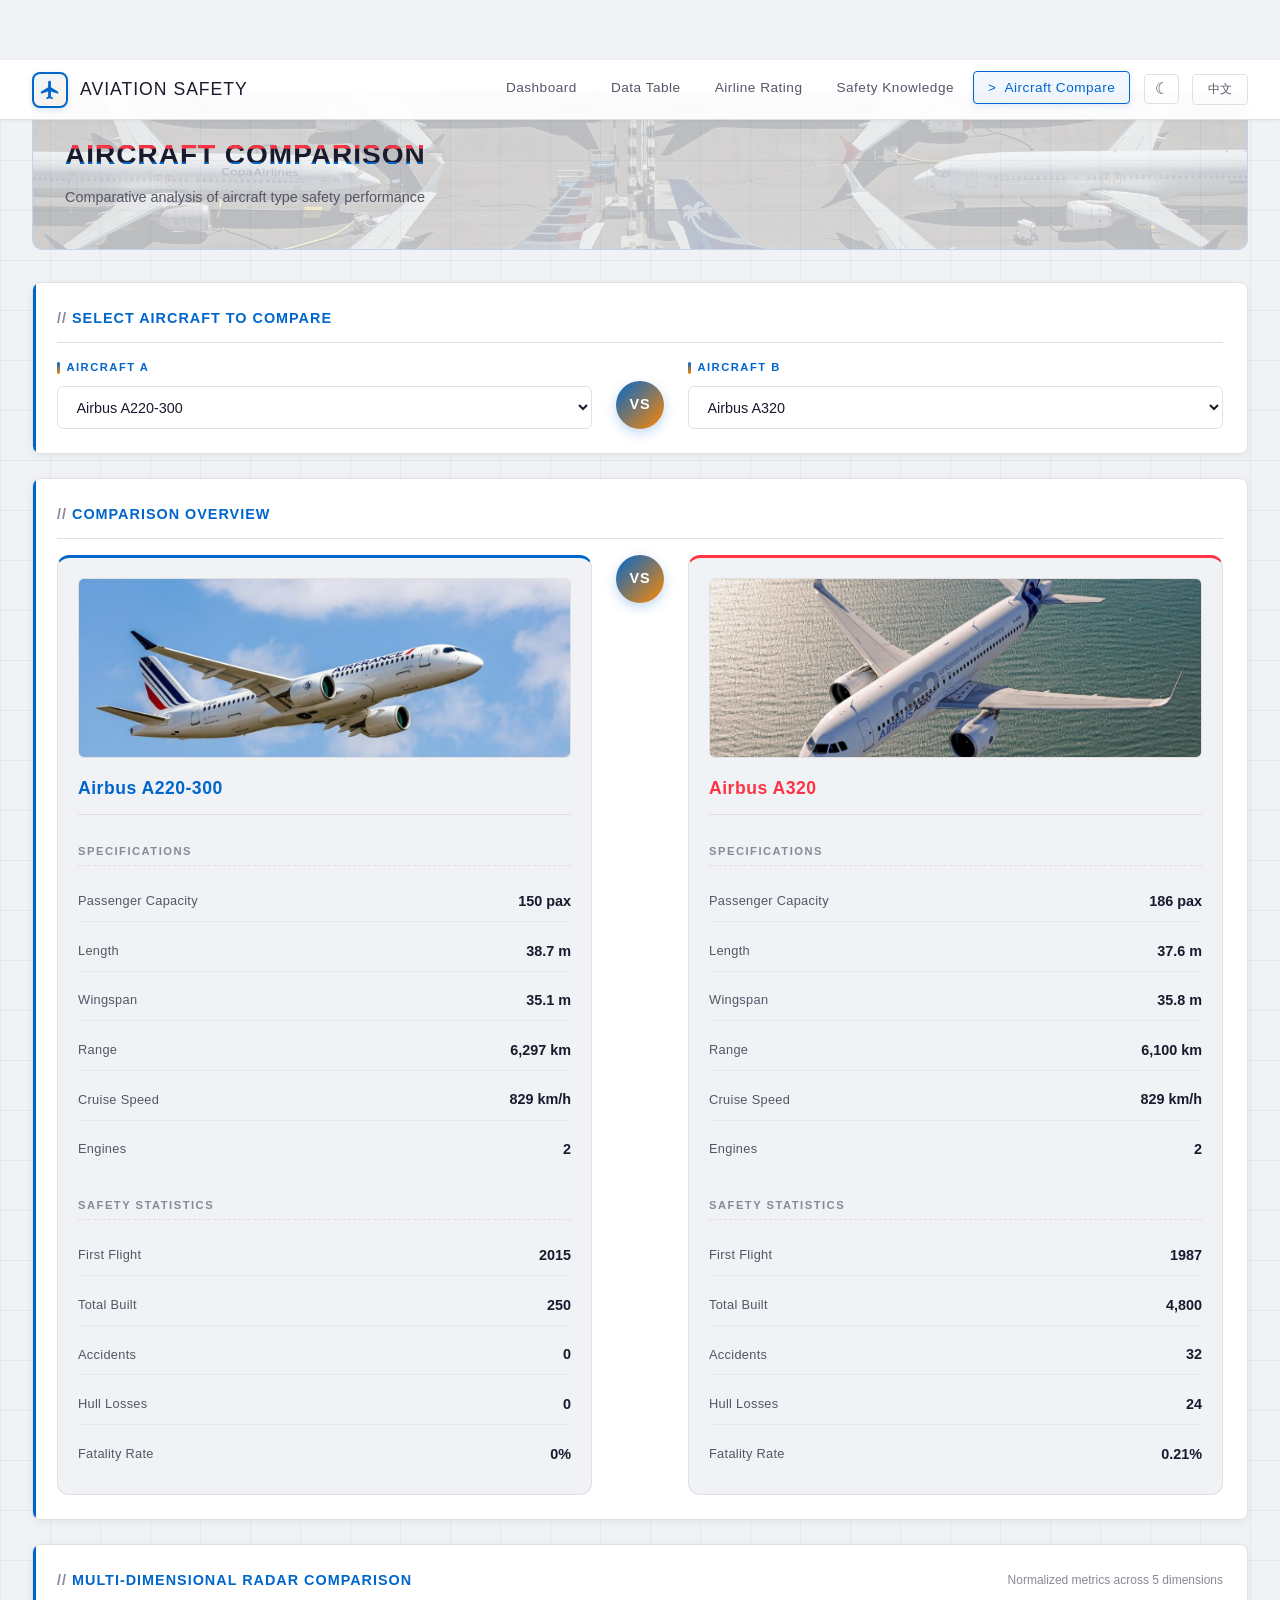
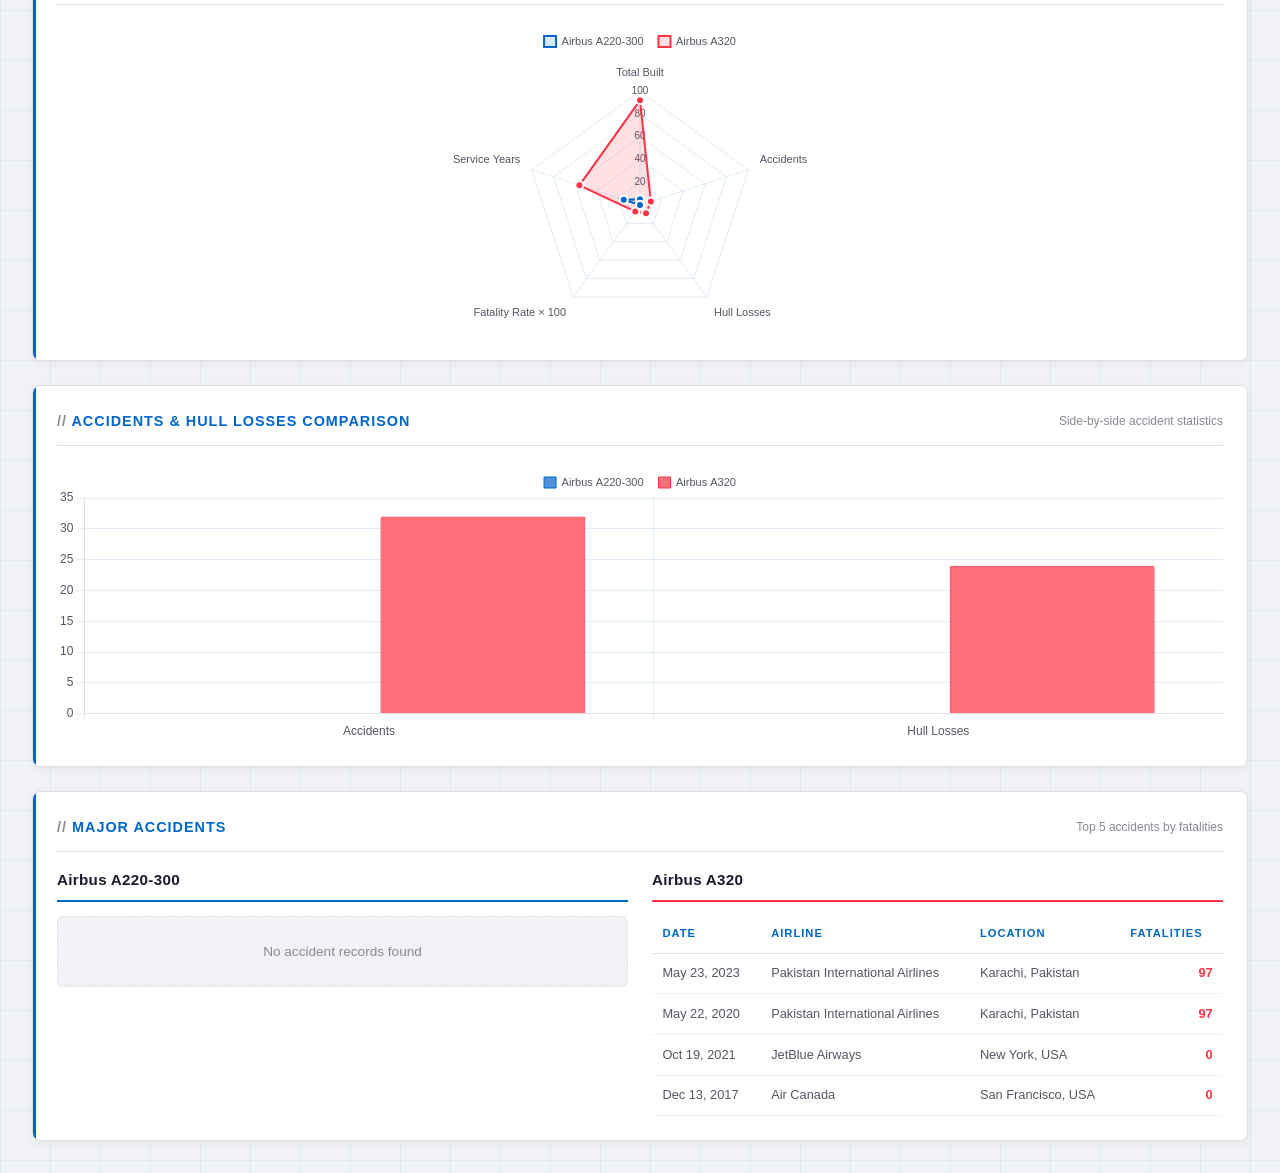
==== aircraft-comparison.html @ 57ef274b "Initial commit: Aviation Safety Analysis Platform" ====
<!DOCTYPE html>
<html lang="en">
<head>
    <meta charset="UTF-8">
    <meta name="viewport" content="width=device-width, initial-scale=1.0">
    <title data-i18n-title="pageTitleCompare">Aviation Safety Analytics | Aircraft Comparison</title>
    <script src="lib/chart.umd.min.js" defer></script>
    <link rel="stylesheet" href="css/common.css">
    <link rel="stylesheet" href="css/aircraft-comparison.css">
</head>
<body>
    <div class="bg-grid"></div>
    
    <!-- Image Lightbox -->
    <div class="image-lightbox" id="imageLightbox">
        <div class="lightbox-content">
            <img src="" alt="Aircraft" class="lightbox-image" id="lightboxImage">
            <div class="lightbox-loading" id="lightboxLoading">
                <div class="loading-spinner"></div>
            </div>
            <button class="lightbox-close" id="lightboxClose">×</button>
            <button class="lightbox-nav lightbox-prev" id="lightboxPrev" aria-label="Previous image">‹</button>
            <button class="lightbox-nav lightbox-next" id="lightboxNext" aria-label="Next image">›</button>
            <div class="lightbox-zoom-controls">
                <button class="zoom-btn" id="zoomIn" aria-label="Zoom in">+</button>
                <div class="zoom-slider-container">
                    <input type="range" id="zoomSlider" min="50" max="500" value="100" step="10">
                </div>
                <button class="zoom-btn" id="zoomOut" aria-label="Zoom out">−</button>
                <button class="zoom-btn zoom-reset" id="zoomReset" aria-label="Reset zoom">1:1</button>
            </div>
            <div class="lightbox-info">
                <span id="lightboxTitle">Aircraft Image</span>
                <span id="lightboxResolution"></span>
                <span id="lightboxZoom">100%</span>
            </div>
        </div>
    </div>
    
    <nav class="navbar">
        <a href="index.html" class="navbar-brand">
            <div class="logo"><svg viewBox="0 0 24 24" xmlns="http://www.w3.org/2000/svg"><path d="M21 16v-2l-8-5V3.5C13 2.67 12.33 2 11.5 2S10 2.67 10 3.5V9l-8 5v2l8-2.5V19l-2 1.5V22l3.5-1 3.5 1v-1.5L13 19v-5.5l8 2.5z"/></svg></div>
            <span data-i18n="nav.brand">AVIATION SAFETY</span>
        </a>
        <ul class="navbar-nav">
            <li><a href="index.html" class="nav-link" data-i18n="nav.dashboard">Dashboard</a></li>
            <li><a href="table.html" class="nav-link" data-i18n="nav.dataTable">Data Table</a></li>
            <li><a href="rating.html" class="nav-link" data-i18n="nav.airlineRating">Airline Rating</a></li>
            <li><a href="safety-knowledge.html" class="nav-link" data-i18n="nav.safetyKnowledge">Safety Knowledge</a></li>
            <li><a href="aircraft-comparison.html" class="nav-link active" data-i18n="nav.aircraftCompare">Aircraft Compare</a></li>
            <li><span class="filter-indicator"></span></li>
            <li><button class="theme-toggle" id="themeToggle" aria-label="Toggle dark mode">☾</button></li>
            <li><button class="lang-switch" id="langSwitch" aria-label="Switch language" data-i18n="lang.switch">中文</button></li>
        </ul>
        <button class="nav-hamburger" aria-label="Menu" aria-expanded="false">
            <span></span>
            <span></span>
            <span></span>
        </button>
    </nav>
    <div class="nav-overlay"></div>
    <!-- 此页面不需要筛选面板 -->
    <main class="main-content">
        <div class="page-header page-header-compare">
            <h1 class="page-title glitch-text" data-text="AIRCRAFT COMPARISON" data-i18n-glitch="page.aircraftComparison">AIRCRAFT COMPARISON</h1>
            <p class="page-subtitle" data-i18n="page.aircraftComparisonSub">Comparative analysis of aircraft type safety performance</p>
        </div>

        <div class="compare-container">
            <!-- Aircraft Selector -->
            <div class="card selector-section">
                <div class="card-header">
                    <span class="card-title" data-i18n="compare.selectAircraft">Select Aircraft to Compare</span>
                </div>
                <div class="selector-grid">
                    <div class="aircraft-selector">
                        <label data-i18n="compare.aircraftA">Aircraft A</label>
                        <select id="aircraft-a"></select>
                    </div>
                    <div class="vs-badge">VS</div>
                    <div class="aircraft-selector">
                        <label data-i18n="compare.aircraftB">Aircraft B</label>
                        <select id="aircraft-b"></select>
                    </div>
                </div>
            </div>

            <!-- Comparison Overview -->
            <div class="card">
                <div class="card-header">
                    <span class="card-title" data-i18n="compare.overview">Comparison Overview</span>
                </div>
                <div class="compare-overview" id="compareOverview"></div>
            </div>

            <!-- Radar Chart -->
            <div class="card chart-section">
                <div class="card-header">
                    <span class="card-title" data-i18n="compare.radarTitle">Multi-Dimensional Radar Comparison</span>
                    <span class="card-subtitle" data-i18n="compare.radarSubtitle">Normalized metrics across 5 dimensions</span>
                </div>
                <div class="chart-container radar-container">
                    <canvas id="radarChart"></canvas>
                </div>
            </div>

            <!-- Bar Chart -->
            <div class="card chart-section">
                <div class="card-header">
                    <span class="card-title" data-i18n="compare.barTitle">Accidents & Hull Losses Comparison</span>
                    <span class="card-subtitle" data-i18n="compare.barSubtitle">Side-by-side accident statistics</span>
                </div>
                <div class="chart-container bar-container">
                    <canvas id="barChart"></canvas>
                </div>
            </div>

            <!-- Accident List -->
            <div class="card">
                <div class="card-header">
                    <span class="card-title" data-i18n="compare.accidentListTitle">Major Accidents</span>
                    <span class="card-subtitle" data-i18n="compare.accidentListSubtitle">Top 5 accidents by fatalities</span>
                </div>
                <div class="accident-list" id="accidentList"></div>
            </div>
        </div>
    </main>
    <script src="js/common.js" defer></script>
    <script src="js/local-database.js" defer></script>
    <script src="js/data-loader.js" defer></script>
    <script src="js/aircraft-comparison.js" defer></script>
</body>
</html>
---- css/common.css ----
/* ===== CSS Variables ===== */
:root {
    --bg-primary: #f0f2f5;
    --bg-secondary: #ffffff;
    --bg-card: #ffffff;
    --bg-glass: rgba(255, 255, 255, 0.95);
    
    --color-primary: #0066CC;
    --color-secondary: #ff3344;
    --color-accent: #ff8800;
    --color-purple: #7c3aed;
    --color-blue: #2563eb;
    
    --text-primary: #1a1a2e;
    --text-secondary: #555566;
    --text-muted: #888899;
    
    --border-color: #e0e0e0;
    --border-glow: #0066CC;
    
    --font-display: 'Segoe UI', 'PingFang SC', 'Microsoft YaHei', sans-serif;
    --font-body: 'Segoe UI', 'PingFang SC', 'Microsoft YaHei', sans-serif;
    
    --glow-primary: 0 2px 8px rgba(0, 102, 204, 0.15);
    --glow-secondary: 0 2px 8px rgba(255, 51, 68, 0.15);
    
    --nav-height: 60px;
    
    /* Unified design tokens */
    --card-radius: 12px;
    --card-gap: 1.5rem;
    --card-padding: 1.5rem;
    --skeleton-base: #e8e8ec;
    --skeleton-shine: #f5f5f8;
    --chart-text-min: 12px;
}
/* ===== Dark Mode ===== */
[data-theme="dark"] {
    --bg-primary: #0f1117;
    --bg-secondary: #1a1d27;
    --bg-card: #1a1d27;
    --bg-glass: rgba(26, 29, 39, 0.95);
    
    --color-primary: #4d9fff;
    --color-secondary: #ff5566;
    --color-accent: #ffa033;
    --color-purple: #9d6cf0;
    --color-blue: #4d9fff;
    
    --text-primary: #e8e8f0;
    --text-secondary: #a0a0b8;
    --text-muted: #6a6a80;
    
    --border-color: #2a2d3a;
    --border-glow: #4d9fff;
    
    --glow-primary: 0 2px 8px rgba(77, 159, 255, 0.15);
    --glow-secondary: 0 2px 8px rgba(255, 85, 102, 0.15);
    
    --skeleton-base: #2a2d3a;
    --skeleton-shine: #353948;
}
/* ===== Reset & Base ===== */
* {
    margin: 0;
    padding: 0;
    box-sizing: border-box;
}
html {
    scroll-behavior: smooth;
}
body {
    font-family: var(--font-body);
    background-color: var(--bg-primary);
    color: var(--text-primary);
    line-height: 1.6;
    overflow-x: hidden;
    min-height: 100vh;
    opacity: 0;
    animation: pageFadeIn 0.5s ease forwards;
}
@keyframes pageFadeIn {
    from {
        opacity: 0;
        transform: translateY(10px);
    }
    to {
        opacity: 1;
        transform: translateY(0);
    }
}
/* Grid Background */
.bg-grid {
    position: fixed;
    top: 0;
    left: 0;
    width: 100%;
    height: 100%;
    background-image: 
        linear-gradient(rgba(0, 102, 204, 0.06) 1px, transparent 1px),
        linear-gradient(90deg, rgba(0, 102, 204, 0.06) 1px, transparent 1px);
    background-size: 50px 50px;
    z-index: -1;
}
/* ===== Hero Banner ===== */
.hero-section {
    position: relative;
    width: calc(100% - 40px);
    max-width: 1400px;
    margin: 20px auto 30px;
    height: 300px;
    border-radius: 16px;
    overflow: hidden;
    box-shadow: 0 4px 20px rgba(0,0,0,0.1);
}
.hero-section img {
    width: 100%;
    height: 100%;
    object-fit: cover;
    display: block;
}
.hero-overlay {
    position: absolute;
    bottom: 0;
    left: 0;
    right: 0;
    padding: 60px 30px 25px;
    background: linear-gradient(to top, rgba(0,0,0,0.55), transparent);
    color: #ffffff;
}
.hero-title {
    font-family: var(--font-display);
    font-size: 2.2rem;
    font-weight: 700;
    margin-bottom: 8px;
    text-shadow: 0 2px 8px rgba(0,0,0,0.4);
    letter-spacing: 0.5px;
}
.hero-subtitle {
    font-family: var(--font-body);
    font-size: 1rem;
    opacity: 0.95;
    text-shadow: 0 1px 4px rgba(0,0,0,0.3);
}
/* ===== Typography ===== */
h1, h2, h3, h4, h5, h6 {
    font-family: var(--font-display);
    font-weight: 600;
    letter-spacing: 0.5px;
    color: var(--text-primary);
}
h1 { font-size: 2rem; }
h2 { font-size: 1.5rem; }
h3 { font-size: 1.25rem; }
h4 { font-size: 1.1rem; }
/* ===== Glitch Text Effect ===== */
.glitch-text {
    position: relative;
    display: inline-block;
}
.glitch-text::before,
.glitch-text::after {
    content: attr(data-text);
    position: absolute;
    top: 0;
    left: 0;
    width: 100%;
    height: 100%;
}
.glitch-text::before {
    color: var(--color-secondary);
    animation: glitch-1 2s infinite linear alternate-reverse;
    clip-path: polygon(0 0, 100% 0, 100% 35%, 0 35%);
}
.glitch-text::after {
    color: var(--color-primary);
    animation: glitch-2 3s infinite linear alternate-reverse;
    clip-path: polygon(0 65%, 100% 65%, 100% 100%, 0 100%);
}
@keyframes glitch-1 {
    0%, 100% { transform: translate(0); }
    20% { transform: translate(-2px, 1px); }
    40% { transform: translate(2px, -1px); }
    60% { transform: translate(-1px, 2px); }
    80% { transform: translate(1px, -2px); }
}
@keyframes glitch-2 {
    0%, 100% { transform: translate(0); }
    20% { transform: translate(2px, -1px); }
    40% { transform: translate(-2px, 1px); }
    60% { transform: translate(1px, -2px); }
    80% { transform: translate(-1px, 2px); }
}
/* ===== Navigation ===== */
.navbar {
    position: fixed;
    top: 0;
    left: 0;
    right: 0;
    height: var(--nav-height);
    background: var(--bg-glass);
    backdrop-filter: blur(10px);
    border-bottom: 1px solid var(--border-color);
    z-index: 1000;
    display: flex;
    align-items: center;
    justify-content: space-between;
    padding: 0 2rem;
    gap: 1rem;
    box-shadow: 0 1px 4px rgba(0,0,0,0.05);
}
.navbar-brand {
    display: flex;
    align-items: center;
    gap: 0.75rem;
    text-decoration: none;
    flex-shrink: 0;
}
.navbar-brand .logo {
    width: 36px;
    height: 36px;
    border: 2px solid var(--color-primary);
    border-radius: 8px;
    display: flex;
    align-items: center;
    justify-content: center;
    background: linear-gradient(135deg, rgba(0, 102, 204, 0.08) 0%, rgba(255, 136, 0, 0.08) 100%);
    box-shadow: 0 2px 6px rgba(0, 102, 204, 0.15);
    transition: all 0.3s ease;
}
.navbar-brand:hover .logo {
    border-color: var(--color-accent);
    box-shadow: 0 4px 12px rgba(255, 136, 0, 0.25);
    transform: rotate(-10deg) scale(1.05);
}
.navbar-brand .logo svg {
    width: 22px;
    height: 22px;
    fill: var(--color-primary);
    transition: fill 0.3s ease;
}
.navbar-brand:hover .logo svg {
    fill: var(--color-accent);
}
.navbar-brand span {
    font-family: var(--font-display);
    font-size: 1.1rem;
    color: var(--text-primary);
    letter-spacing: 1px;
}
.navbar-nav {
    display: flex;
    list-style: none;
    gap: 0.3rem;
    flex: 1;
    justify-content: flex-end;
    min-width: 0;
}
.nav-link {
    padding: 0.5rem 0.85rem;
    color: var(--text-secondary);
    text-decoration: none;
    font-family: var(--font-display);
    font-size: 0.85rem;
    letter-spacing: 0.5px;
    border: 1px solid transparent;
    border-radius: 4px;
    transition: all 0.3s ease;
    position: relative;
    white-space: nowrap;
    flex-shrink: 0;
}
.nav-link:hover,
.nav-link.active {
    color: var(--color-primary);
    border-color: var(--color-primary);
    background: rgba(0, 102, 204, 0.05);
    box-shadow: 0 2px 6px rgba(0, 102, 204, 0.1);
}
.nav-link.active::before {
    content: '>';
    margin-right: 0.5rem;
    color: var(--color-primary);
}
/* Filter Active Indicator */
.filter-indicator {
    width: 8px;
    height: 8px;
    border-radius: 50%;
    background: var(--color-secondary);
    box-shadow: 0 0 4px rgba(255, 51, 68, 0.3);
    animation: pulse 2s infinite;
    display: none;
}
.filter-indicator.active {
    display: inline-block;
}
@keyframes pulse {
    0%, 100% { opacity: 1; transform: scale(1); }
    50% { opacity: 0.5; transform: scale(1.2); }
}
/* Language Switch */
.lang-switch {
    padding: 0.4rem 0.9rem;
    border: 1px solid var(--border-color);
    background: transparent;
    color: var(--text-secondary);
    font-family: var(--font-display);
    font-size: 0.75rem;
    letter-spacing: 0.5px;
    cursor: pointer;
    border-radius: 4px;
    transition: all 0.3s ease;
    margin-left: 0.5rem;
    text-transform: uppercase;
    font-weight: 500;
}
.lang-switch:hover {
    color: var(--color-primary);
    border-color: var(--color-primary);
    background: rgba(0, 102, 204, 0.05);
}
/* Theme Toggle */
.theme-toggle {
    padding: 0.4rem 0.6rem;
    border: 1px solid var(--border-color);
    background: transparent;
    color: var(--text-secondary);
    cursor: pointer;
    border-radius: 4px;
    transition: all 0.3s ease;
    font-size: 1rem;
    line-height: 1;
    margin-left: 0.3rem;
}
.theme-toggle:hover {
    color: var(--color-accent);
    border-color: var(--color-accent);
}
/* Hamburger Menu */
.nav-hamburger {
    display: none;
    flex-direction: column;
    justify-content: center;
    gap: 5px;
    width: 36px;
    height: 36px;
    border: 1px solid var(--border-color);
    border-radius: 6px;
    background: transparent;
    cursor: pointer;
    padding: 0 8px;
    transition: all 0.3s ease;
}
.nav-hamburger span {
    display: block;
    height: 2px;
    width: 100%;
    background: var(--text-primary);
    border-radius: 2px;
    transition: all 0.3s ease;
}
.nav-hamburger.open span:nth-child(1) {
    transform: translateY(7px) rotate(45deg);
}
.nav-hamburger.open span:nth-child(2) {
    opacity: 0;
}
.nav-hamburger.open span:nth-child(3) {
    transform: translateY(-7px) rotate(-45deg);
}
/* Nav Overlay (mobile) */
.nav-overlay {
    display: none;
    position: fixed;
    top: var(--nav-height);
    left: 0;
    right: 0;
    bottom: 0;
    background: rgba(0, 0, 0, 0.4);
    z-index: 999;
}
.nav-overlay.active {
    display: block;
}
/* ===== Skeleton Loading ===== */
.skeleton-loader {
    background: linear-gradient(
        90deg,
        var(--skeleton-base) 25%,
        var(--skeleton-shine) 50%,
        var(--skeleton-base) 75%
    );
    background-size: 200% 100%;
    animation: skeleton-shimmer 1.5s infinite;
    border-radius: 6px;
}
@keyframes skeleton-shimmer {
    0% { background-position: 200% 0; }
    100% { background-position: -200% 0; }
}
.chart-skeleton {
    position: absolute;
    inset: 0;
    display: flex;
    flex-direction: column;
    gap: 0.75rem;
    padding: 1.5rem;
}
.chart-skeleton-bar {
    height: 12px;
    border-radius: 4px;
}
.chart-skeleton-bar:nth-child(1) { width: 80%; }
.chart-skeleton-bar:nth-child(2) { width: 65%; }
.chart-skeleton-bar:nth-child(3) { width: 90%; }
.chart-skeleton-bar:nth-child(4) { width: 55%; }
.chart-skeleton-bar:nth-child(5) { width: 70%; }
/* Empty State */
.empty-state {
    text-align: center;
    padding: 3rem 1.5rem;
    color: var(--text-muted);
}
.empty-state-icon {
    font-size: 2.5rem;
    margin-bottom: 0.75rem;
    opacity: 0.5;
}
.empty-state-text {
    font-size: 0.95rem;
    line-height: 1.6;
}
/* ===== Filter Panel ===== */
.filter-panel {
    position: fixed;
    top: var(--nav-height);
    left: 0;
    right: 0;
    background: linear-gradient(180deg, var(--bg-glass) 0%, var(--bg-secondary) 100%);
    backdrop-filter: blur(20px) saturate(180%);
    -webkit-backdrop-filter: blur(20px) saturate(180%);
    border-bottom: 1px solid var(--border-color);
    z-index: 999;
    max-height: 0;
    overflow: hidden;
    transition: max-height 0.5s cubic-bezier(0.4, 0, 0.2, 1);
    box-shadow: 0 8px 32px rgba(0, 0, 0, 0.08);
}
.filter-panel::before {
    content: '';
    position: absolute;
    top: 0;
    left: 0;
    right: 0;
    height: 1px;
    background: linear-gradient(90deg, transparent, var(--color-primary), transparent);
    opacity: 0.3;
}
.filter-panel.open {
    max-height: 600px;
}
.filter-toggle {
    position: fixed;
    top: calc(var(--nav-height) - 1px);
    left: 50%;
    transform: translateX(-50%);
    background: linear-gradient(180deg, var(--bg-secondary) 0%, var(--bg-card) 100%);
    border: 1px solid var(--border-color);
    border-top: none;
    color: var(--text-secondary);
    padding: 0.5rem 1.75rem;
    cursor: pointer;
    font-family: var(--font-display);
    font-size: 0.75rem;
    letter-spacing: 1.5px;
    z-index: 998;
    transition: all 0.3s cubic-bezier(0.4, 0, 0.2, 1);
    box-shadow: 0 4px 12px rgba(0, 0, 0, 0.06);
    border-radius: 0 0 8px 8px;
    font-weight: 500;
}
.filter-toggle:hover {
    color: var(--color-primary);
    border-color: var(--color-primary);
    box-shadow: 0 6px 20px rgba(0, 102, 204, 0.12);
    transform: translateX(-50%) translateY(2px);
}
.filter-toggle .arrow {
    display: inline-block;
    transition: transform 0.4s cubic-bezier(0.4, 0, 0.2, 1);
    margin-left: 0.5rem;
}
.filter-panel.open + .filter-toggle .arrow {
    transform: rotate(180deg);
}
.filter-panel.open + .filter-toggle {
    color: var(--color-primary);
    border-color: var(--color-primary);
}
.filter-content {
    padding: 2rem 2.5rem 1.5rem;
    display: grid;
    grid-template-columns: repeat(auto-fit, minmax(220px, 1fr));
    gap: 1.5rem;
}
.filter-group {
    display: flex;
    flex-direction: column;
    gap: 0.6rem;
    background: var(--bg-card);
    padding: 1rem 1.1rem;
    border-radius: 8px;
    border: 1px solid var(--border-color);
    transition: all 0.3s ease;
}
.filter-group:hover {
    border-color: rgba(0, 102, 204, 0.3);
    box-shadow: 0 2px 12px rgba(0, 102, 204, 0.06);
}
.filter-group label {
    font-family: var(--font-display);
    font-size: 0.7rem;
    color: var(--color-primary);
    letter-spacing: 1.5px;
    text-transform: uppercase;
    font-weight: 600;
    display: flex;
    align-items: center;
    gap: 0.4rem;
}
.filter-group label::before {
    content: '';
    width: 3px;
    height: 12px;
    background: linear-gradient(180deg, var(--color-primary), var(--color-accent));
    border-radius: 2px;
}
.filter-group select,
.filter-group input[type="text"] {
    background: var(--bg-secondary);
    border: 1px solid var(--border-color);
    color: var(--text-primary);
    padding: 0.6rem 0.8rem;
    font-family: var(--font-body);
    font-size: 0.85rem;
    outline: none;
    transition: all 0.3s ease;
    border-radius: 6px;
}
.filter-group select:focus,
.filter-group input[type="text"]:focus {
    border-color: var(--color-primary);
    box-shadow: 0 0 0 3px rgba(0, 102, 204, 0.1);
    background: var(--bg-primary);
}
.filter-group select[multiple] {
    min-height: 90px;
}
.filter-group select[multiple] option {
    padding: 0.3rem 0.5rem;
    border-radius: 4px;
}
.filter-group select[multiple] option:checked {
    background: rgba(0, 102, 204, 0.12);
    color: var(--color-primary);
}
/* Range Slider */
.range-slider {
    display: flex;
    align-items: center;
    gap: 0.6rem;
}
.range-slider input[type="range"] {
    flex: 1;
    -webkit-appearance: none;
    height: 6px;
    background: var(--bg-secondary);
    border: none;
    outline: none;
    border-radius: 3px;
    cursor: pointer;
}
.range-slider input[type="range"]::-webkit-slider-thumb {
    -webkit-appearance: none;
    width: 18px;
    height: 18px;
    background: linear-gradient(135deg, var(--color-primary), var(--color-accent));
    cursor: pointer;
    border-radius: 50%;
    box-shadow: 0 2px 8px rgba(0, 102, 204, 0.3);
    border: 2px solid var(--bg-primary);
    transition: all 0.2s ease;
}
.range-slider input[type="range"]::-webkit-slider-thumb:hover {
    transform: scale(1.15);
    box-shadow: 0 4px 12px rgba(0, 102, 204, 0.4);
}
.range-slider input[type="range"]::-moz-range-thumb {
    width: 18px;
    height: 18px;
    background: linear-gradient(135deg, var(--color-primary), var(--color-accent));
    cursor: pointer;
    border-radius: 50%;
    box-shadow: 0 2px 8px rgba(0, 102, 204, 0.3);
    border: 2px solid var(--bg-primary);
    transition: all 0.2s ease;
}
.range-slider input[type="range"]::-moz-range-thumb:hover {
    transform: scale(1.15);
    box-shadow: 0 4px 12px rgba(0, 102, 204, 0.4);
}
.range-value {
    font-size: 0.75rem;
    color: var(--color-accent);
    min-width: 65px;
    text-align: center;
    font-weight: 600;
    background: rgba(0, 153, 204, 0.08);
    padding: 0.25rem 0.5rem;
    border-radius: 4px;
    font-family: var(--font-mono, var(--font-body));
}
/* Tag Filters */
.tag-filters {
    display: flex;
    flex-wrap: wrap;
    gap: 0.4rem;
}
.filter-tag {
    padding: 0.35rem 0.85rem;
    background: var(--bg-secondary);
    border: 1px solid var(--border-color);
    color: var(--text-secondary);
    font-size: 0.75rem;
    cursor: pointer;
    transition: all 0.25s cubic-bezier(0.4, 0, 0.2, 1);
    user-select: none;
    border-radius: 20px;
    font-weight: 500;
}
.filter-tag:hover {
    border-color: var(--color-primary);
    color: var(--color-primary);
    background: rgba(0, 102, 204, 0.05);
    transform: translateY(-1px);
    box-shadow: 0 2px 8px rgba(0, 102, 204, 0.1);
}
.filter-tag.active {
    background: linear-gradient(135deg, var(--color-primary), var(--color-accent));
    border-color: transparent;
    color: white;
    box-shadow: 0 2px 10px rgba(0, 102, 204, 0.25);
    transform: translateY(-1px);
}
/* Filter Actions */
.filter-actions {
    grid-column: 1 / -1;
    display: flex;
    justify-content: flex-end;
    gap: 1rem;
    padding-top: 1.25rem;
    border-top: 1px solid var(--border-color);
    margin-top: 0.25rem;
}
.filter-actions .btn {
    padding: 0.6rem 1.5rem;
    border-radius: 6px;
    font-weight: 500;
    letter-spacing: 1px;
    position: relative;
    overflow: hidden;
}
.filter-actions .btn-primary {
    background: linear-gradient(135deg, var(--color-primary), var(--color-accent));
    color: white;
    border-color: transparent;
    box-shadow: 0 2px 10px rgba(0, 102, 204, 0.2);
}
.filter-actions .btn-primary:hover {
    box-shadow: 0 4px 16px rgba(0, 102, 204, 0.3);
    transform: translateY(-1px);
}
.filter-actions .btn-danger:hover {
    transform: translateY(-1px);
    box-shadow: 0 4px 12px rgba(255, 51, 68, 0.15);
}
/* ===== Buttons ===== */
.btn {
    padding: 0.5rem 1.25rem;
    background: transparent;
    border: 1px solid var(--border-color);
    color: var(--text-secondary);
    font-family: var(--font-display);
    font-size: 0.8rem;
    letter-spacing: 0.5px;
    cursor: pointer;
    transition: all 0.3s ease;
    text-transform: uppercase;
    border-radius: 4px;
}
.btn:hover {
    border-color: var(--color-primary);
    color: var(--color-primary);
    box-shadow: 0 2px 6px rgba(0, 102, 204, 0.1);
}
.btn-primary {
    background: rgba(0, 102, 204, 0.08);
    border-color: var(--color-primary);
    color: var(--color-primary);
}
.btn-primary:hover {
    background: rgba(0, 102, 204, 0.15);
}
.btn-danger {
    border-color: var(--color-secondary);
    color: var(--color-secondary);
}
.btn-danger:hover {
    background: rgba(255, 51, 68, 0.08);
    box-shadow: 0 2px 6px rgba(255, 51, 68, 0.1);
}
/* ===== Cards ===== */
.card {
    background: var(--bg-card);
    border: 1px solid var(--border-color);
    backdrop-filter: blur(10px);
    padding: 1.5rem;
    position: relative;
    overflow: hidden;
    border-radius: 8px;
    box-shadow: 0 2px 8px rgba(0,0,0,0.06);
}
.card::before {
    content: '';
    position: absolute;
    top: 0;
    left: 0;
    width: 3px;
    height: 100%;
    background: var(--color-primary);
    box-shadow: none;
}
.card-header {
    display: flex;
    align-items: center;
    justify-content: space-between;
    margin-bottom: 1rem;
    padding-bottom: 0.75rem;
    border-bottom: 1px solid var(--border-color);
}
.card-title {
    font-family: var(--font-display);
    font-size: 0.9rem;
    color: var(--color-primary);
    letter-spacing: 1px;
    text-transform: uppercase;
    font-weight: 600;
}
.card-title::before {
    content: '// ';
    color: var(--text-muted);
}
.card-subtitle {
    font-size: 0.75rem;
    color: var(--text-muted);
}
/* ===== Stat Cards ===== */
.stat-card {
    background: var(--bg-card);
    border: 1px solid var(--border-color);
    backdrop-filter: blur(10px);
    padding: 1.5rem;
    position: relative;
    overflow: hidden;
    transition: all 0.3s ease;
    border-radius: 8px;
    box-shadow: 0 2px 8px rgba(0,0,0,0.06);
}
.stat-card:hover {
    border-color: var(--color-primary);
    box-shadow: 0 4px 16px rgba(0, 102, 204, 0.12);
    transform: translateY(-2px);
}
.stat-card .stat-icon {
    position: absolute;
    top: 1rem;
    right: 1rem;
    width: 40px;
    height: 40px;
    border: 1px solid var(--border-color);
    display: flex;
    align-items: center;
    justify-content: center;
    color: var(--color-primary);
    font-size: 1.2rem;
    border-radius: 8px;
    background: rgba(0, 102, 204, 0.05);
}
.stat-card .stat-label {
    font-family: var(--font-display);
    font-size: 0.75rem;
    color: var(--text-secondary);
    letter-spacing: 1px;
    text-transform: uppercase;
    margin-bottom: 0.5rem;
    font-weight: 500;
}
.stat-card .stat-value {
    font-family: var(--font-display);
    font-size: 2rem;
    font-weight: 700;
    color: var(--text-primary);
    line-height: 1;
}
.stat-card .stat-value.danger {
    color: var(--color-secondary);
}
.stat-card .stat-value.success {
    color: #059669;
}
.stat-card .stat-value.warning {
    color: var(--color-accent);
}
.stat-card .stat-sub {
    font-size: 0.75rem;
    color: var(--text-muted);
    margin-top: 0.5rem;
}
/* ===== Main Content ===== */
.main-content {
    margin-top: var(--nav-height);
    padding: 2rem;
    min-height: calc(100vh - var(--nav-height));
}
.page-header {
    margin-bottom: 2rem;
    padding: 2.5rem 2rem;
    border-radius: 10px;
    overflow: hidden;
    position: relative;
    border: 1px solid rgba(0, 102, 204, 0.2);
}
.page-header::before {
    content: '';
    position: absolute;
    top: 0;
    left: 0;
    right: 0;
    bottom: 0;
    background-size: cover;
    background-position: center;
    opacity: 0.22;
    z-index: 0;
}
.page-header.page-header-dashboard::before {
    background-image: url('../images/bg-dashboard.jpg');
}
.page-header.page-header-table::before {
    background-image: url('../images/bg-table.jpg');
}
.page-header.page-header-rating::before {
    background-image: url('../images/bg-rating.jpg');
}
.page-header > * {
    position: relative;
    z-index: 1;
}
.page-title {
    font-family: var(--font-display);
    font-size: 1.75rem;
    color: var(--text-primary);
    letter-spacing: 1px;
    margin-bottom: 0.5rem;
    font-weight: 600;
}
.page-subtitle {
    color: var(--text-secondary);
    font-size: 0.9rem;
}
/* ===== Modal ===== */
.modal-overlay {
    position: fixed;
    top: 0;
    left: 0;
    right: 0;
    bottom: 0;
    background: rgba(0, 0, 0, 0.5);
    backdrop-filter: blur(5px);
    z-index: 2000;
    display: none;
    align-items: center;
    justify-content: center;
    opacity: 0;
    transition: opacity 0.3s ease;
}
.modal-overlay.active {
    display: flex;
    opacity: 1;
}
.modal {
    background: var(--bg-card);
    border: 1px solid var(--border-color);
    box-shadow: 0 8px 32px rgba(0, 0, 0, 0.15);
    width: 90%;
    max-width: 700px;
    max-height: 80vh;
    overflow-y: auto;
    position: relative;
    animation: modalSlideIn 0.3s ease;
    border-radius: 8px;
}
@keyframes modalSlideIn {
    from {
        transform: translateY(-20px);
        opacity: 0;
    }
    to {
        transform: translateY(0);
        opacity: 1;
    }
}
.modal-header {
    padding: 1.25rem 1.5rem;
    border-bottom: 1px solid var(--border-color);
    display: flex;
    align-items: center;
    justify-content: space-between;
    position: sticky;
    top: 0;
    background: var(--bg-card);
    z-index: 1;
}
.modal-title {
    font-family: var(--font-display);
    font-size: 1.1rem;
    color: var(--color-primary);
    letter-spacing: 1px;
    font-weight: 600;
}
.modal-close {
    background: none;
    border: none;
    color: var(--text-secondary);
    font-size: 1.5rem;
    cursor: pointer;
    transition: color 0.3s ease;
    line-height: 1;
}
.modal-close:hover {
    color: var(--color-secondary);
}
.modal-body {
    padding: 0;
}
.modal-aircraft-banner {
    height: 180px;
    background-size: cover;
    background-position: center;
    position: relative;
    border-radius: 8px 8px 0 0;
    overflow: hidden;
}
.modal-aircraft-overlay {
    position: absolute;
    bottom: 0;
    left: 0;
    right: 0;
    padding: 1rem 1.5rem;
    background: linear-gradient(to top, rgba(10, 25, 47, 0.85), transparent);
}
.modal-aircraft-name {
    color: #fff;
    font-size: 1.1rem;
    font-weight: 600;
    text-shadow: 0 1px 4px rgba(0,0,0,0.5);
}
.modal-body .detail-grid {
    padding: 1.5rem;
}
/* ===== Loading / Skeleton ===== */
.skeleton {
    background: linear-gradient(90deg, #e8e8e8 25%, #f0f0f0 50%, #e8e8e8 75%);
    background-size: 200% 100%;
    animation: skeleton-loading 1.5s infinite;
}
@keyframes skeleton-loading {
    0% { background-position: 200% 0; }
    100% { background-position: -200% 0; }
}
/* Terminal Cursor */
.terminal-cursor::after {
    content: '_';
    animation: blink 1s step-end infinite;
    color: var(--color-primary);
}
@keyframes blink {
    0%, 100% { opacity: 1; }
    50% { opacity: 0; }
}
/* ===== Toast Notifications ===== */
.toast-container {
    position: fixed;
    bottom: 100px;
    right: 30px;
    z-index: 2000;
    display: flex;
    flex-direction: column;
    gap: 0.75rem;
}
.toast {
    display: flex;
    align-items: center;
    gap: 0.75rem;
    padding: 0.8rem 1.2rem;
    background: var(--bg-card);
    border: 1px solid var(--border-color);
    border-radius: 8px;
    box-shadow: 0 4px 20px rgba(0, 0, 0, 0.15);
    transform: translateX(120%);
    opacity: 0;
    transition: all 0.3s cubic-bezier(0.4, 0, 0.2, 1);
    min-width: 250px;
    max-width: 400px;
}
.toast.show {
    transform: translateX(0);
    opacity: 1;
}
.toast-icon {
    width: 24px;
    height: 24px;
    display: flex;
    align-items: center;
    justify-content: center;
    border-radius: 50%;
    font-size: 0.85rem;
    font-weight: 600;
    flex-shrink: 0;
}
.toast-success .toast-icon {
    background: rgba(5, 150, 105, 0.1);
    color: #059669;
}
.toast-error .toast-icon {
    background: rgba(239, 68, 68, 0.1);
    color: #ef4444;
}
.toast-warning .toast-icon {
    background: rgba(245, 158, 11, 0.1);
    color: #f59e0b;
}
.toast-info .toast-icon {
    background: rgba(59, 130, 246, 0.1);
    color: #3b82f6;
}
.toast-message {
    font-size: 0.85rem;
    color: var(--text-primary);
    flex: 1;
}
.toast-close {
    background: none;
    border: none;
    color: var(--text-muted);
    font-size: 1.2rem;
    cursor: pointer;
    padding: 0;
    width: 20px;
    height: 20px;
    display: flex;
    align-items: center;
    justify-content: center;
    transition: color 0.2s ease;
}
.toast-close:hover {
    color: var(--color-secondary);
}

/* ===== Form Validation ===== */
input.error,
select.error,
textarea.error {
    border-color: var(--color-secondary) !important;
    box-shadow: 0 0 0 3px rgba(239, 68, 68, 0.1) !important;
}
.field-error {
    display: block;
    font-size: 0.75rem;
    color: var(--color-secondary);
    margin-top: 0.25rem;
}

/* ===== Back to Top Button ===== */
.back-to-top {
    position: fixed;
    bottom: 30px;
    right: 30px;
    width: 50px;
    height: 50px;
    background: linear-gradient(135deg, var(--color-primary), var(--color-accent));
    color: white;
    border: none;
    border-radius: 50%;
    font-size: 1.5rem;
    cursor: pointer;
    box-shadow: 0 4px 16px rgba(0, 102, 204, 0.3);
    transition: all 0.3s cubic-bezier(0.4, 0, 0.2, 1);
    z-index: 1000;
    display: flex;
    align-items: center;
    justify-content: center;
}
.back-to-top:hover {
    transform: translateY(-3px) scale(1.05);
    box-shadow: 0 6px 24px rgba(0, 102, 204, 0.4);
}
.back-to-top:focus {
    outline: 2px solid var(--color-primary);
    outline-offset: 2px;
}

/* ===== Lazy Loading Images ===== */
img[data-src] {
    opacity: 0;
    transition: opacity 0.3s ease;
}
img[data-src].loaded {
    opacity: 1;
}

/* ===== Scrollbar ===== */
::-webkit-scrollbar {
    width: 8px;
    height: 8px;
}
::-webkit-scrollbar-track {
    background: var(--bg-primary);
}
::-webkit-scrollbar-thumb {
    background: #c0c0c0;
    border: 2px solid var(--bg-primary);
    border-radius: 4px;
}
::-webkit-scrollbar-thumb:hover {
    background: var(--color-primary);
}
/* ===== Responsive ===== */
@media (max-width: 1279px) {
    .main-content {
        padding: 1.5rem;
    }
    .navbar {
        padding: 0 1.2rem;
        gap: 0.6rem;
    }
    .navbar-brand span {
        font-size: 1rem;
    }
    .navbar-nav {
        gap: 0.2rem;
    }
    .nav-link {
        padding: 0.45rem 0.7rem;
        font-size: 0.8rem;
        letter-spacing: 0.3px;
    }
    .lang-switch {
        padding: 0.35rem 0.7rem;
        font-size: 0.7rem;
        margin-left: 0.3rem;
    }
}
@media (max-width: 1024px) {
    .navbar-brand span {
        font-size: 0.9rem;
    }
    .nav-link {
        padding: 0.4rem 0.6rem;
        font-size: 0.75rem;
    }
    .filter-content {
        grid-template-columns: repeat(2, 1fr);
    }
}
@media (max-width: 768px) {
    .navbar {
        padding: 0 1rem;
    }
    
    .navbar-brand span {
        display: none;
    }
    
    .navbar-nav {
        position: fixed;
        top: var(--nav-height);
        right: 0;
        width: 240px;
        height: calc(100vh - var(--nav-height));
        background: var(--bg-secondary);
        flex-direction: column;
        align-items: stretch;
        justify-content: flex-start;
        padding: 1rem;
        gap: 0.5rem;
        transform: translateX(100%);
        transition: transform 0.3s ease;
        box-shadow: -4px 0 16px rgba(0,0,0,0.1);
        overflow-y: auto;
    }
    .navbar-nav.open {
        transform: translateX(0);
    }
    
    .nav-link {
        padding: 0.75rem 1rem;
        font-size: 0.9rem;
        border-radius: 8px;
    }
    .nav-link.active::before {
        display: none;
    }
    
    .nav-hamburger {
        display: flex;
    }
    
    .lang-switch,
    .theme-toggle {
        margin-left: 0;
        margin-top: 0.5rem;
        width: 100%;
        text-align: center;
        padding: 0.6rem;
    }
    
    .filter-indicator {
        display: none !important;
    }
    
    .main-content {
        padding: 1rem;
    }
    
    .filter-content {
        padding: 1rem;
        grid-template-columns: 1fr;
    }
    
    .page-title {
        font-size: 1.25rem;
    }
}
---- css/aircraft-comparison.css ----
/* ===== Aircraft Comparison Page Styles ===== */
/* Page Header Background */
.page-header-compare::before {
    background-image: url('../images/aircraft-comparison.jpg');
}
/* Compare Container */
.compare-container {
    display: flex;
    flex-direction: column;
    gap: 1.5rem;
    max-width: 1400px;
    margin: 0 auto;
}
/* Selector Section */
.selector-section {
    padding: 1.5rem;
}
.selector-grid {
    display: grid;
    grid-template-columns: 1fr auto 1fr;
    align-items: end;
    gap: 1.5rem;
}
.aircraft-selector {
    display: flex;
    flex-direction: column;
    gap: 0.6rem;
}
.aircraft-selector label {
    font-family: var(--font-display);
    font-size: 0.7rem;
    color: var(--color-primary);
    letter-spacing: 1.5px;
    text-transform: uppercase;
    font-weight: 600;
    display: flex;
    align-items: center;
    gap: 0.4rem;
}
.aircraft-selector label::before {
    content: '';
    width: 3px;
    height: 12px;
    background: linear-gradient(180deg, var(--color-primary), var(--color-accent));
    border-radius: 2px;
}
.aircraft-selector select {
    background: var(--bg-secondary);
    border: 1px solid var(--border-color);
    color: var(--text-primary);
    padding: 0.7rem 0.9rem;
    font-family: var(--font-body);
    font-size: 0.9rem;
    outline: none;
    transition: all 0.3s ease;
    border-radius: 6px;
    cursor: pointer;
}
.aircraft-selector select:focus {
    border-color: var(--color-primary);
    box-shadow: 0 0 0 3px rgba(0, 102, 204, 0.1);
    background: var(--bg-primary);
}
.aircraft-selector select:hover {
    border-color: var(--color-primary);
}
/* VS Badge */
.vs-badge {
    display: flex;
    align-items: center;
    justify-content: center;
    width: 48px;
    height: 48px;
    border-radius: 50%;
    background: linear-gradient(135deg, var(--color-primary), var(--color-accent));
    color: #ffffff;
    font-family: var(--font-display);
    font-size: 0.9rem;
    font-weight: 700;
    letter-spacing: 1px;
    box-shadow: 0 4px 12px rgba(0, 102, 204, 0.25);
    flex-shrink: 0;
}
/* Compare Overview */
.compare-overview {
    display: grid;
    grid-template-columns: 1fr auto 1fr;
    gap: 1.5rem;
    align-items: stretch;
}
.compare-column {
    display: flex;
    flex-direction: column;
    gap: 1rem;
    padding: 1.25rem;
    background: var(--bg-primary);
    border: 1px solid var(--border-color);
    border-radius: var(--card-radius);
    border-top: 3px solid var(--color-primary);
}
.compare-column-b {
    border-top-color: var(--color-secondary);
}
.compare-aircraft-image {
    width: 100%;
    height: 180px;
    border-radius: 6px;
    overflow: hidden;
    background: linear-gradient(135deg, rgba(0, 102, 204, 0.05) 0%, rgba(255, 136, 0, 0.05) 100%);
    border: 1px solid var(--border-color);
    position: relative;
    flex-shrink: 0;
}
.compare-aircraft-image img {
    width: 100%;
    height: 100%;
    object-fit: cover;
    display: block;
    transition: transform 0.5s ease;
}
.compare-column:hover .compare-aircraft-image img {
    transform: scale(1.05);
}
.compare-aircraft-image img.image-error {
    /* 图片加载失败时的占位样式 */
    opacity: 0;
    position: absolute;
    inset: 0;
}
.compare-aircraft-image::after {
    content: '✈';
    position: absolute;
    inset: 0;
    display: flex;
    align-items: center;
    justify-content: center;
    font-size: 3rem;
    color: var(--color-primary);
    opacity: 0;
    pointer-events: none;
    transition: opacity 0.3s ease;
}
.compare-aircraft-image:has(img.image-error)::after {
    opacity: 0.3;
}
.compare-aircraft-name {
    font-family: var(--font-display);
    font-size: 1.1rem;
    font-weight: 600;
    color: var(--text-primary);
    letter-spacing: 0.5px;
    padding-bottom: 0.75rem;
    border-bottom: 1px solid var(--border-color);
}
.compare-column-b .compare-aircraft-name {
    color: var(--color-secondary);
}
.compare-column-a .compare-aircraft-name {
    color: var(--color-primary);
}
.compare-section-title {
    font-family: var(--font-display);
    font-size: 0.7rem;
    font-weight: 600;
    letter-spacing: 1.5px;
    text-transform: uppercase;
    color: var(--text-muted);
    padding: 0.5rem 0 0.25rem;
    border-bottom: 1px dashed var(--border-color);
    margin-top: 0.25rem;
}
.compare-items {
    display: flex;
    flex-direction: column;
    gap: 0.6rem;
}
.compare-item {
    display: flex;
    justify-content: space-between;
    align-items: center;
    padding: 0.5rem 0;
    border-bottom: 1px solid rgba(0, 0, 0, 0.04);
}
.compare-item:last-child {
    border-bottom: none;
}
.compare-item-label {
    font-size: 0.8rem;
    color: var(--text-secondary);
    font-family: var(--font-display);
    letter-spacing: 0.3px;
}
.compare-item-value {
    font-family: var(--font-display);
    font-size: 0.9rem;
    font-weight: 600;
    color: var(--text-primary);
}
/* Chart Section */
.chart-section {
    padding: 1.5rem;
}
.chart-container {
    position: relative;
    height: clamp(300px, 35vh, 450px);
}
.chart-container canvas {
    width: 100% !important;
    height: 100% !important;
}
.bar-container {
    height: clamp(280px, 30vh, 380px);
}
/* Accident List */
.accident-list {
    display: grid;
    grid-template-columns: 1fr 1fr;
    gap: 1.5rem;
}
.accident-list-column {
    display: flex;
    flex-direction: column;
    gap: 0.85rem;
}
.accident-list-title {
    font-family: var(--font-display);
    font-size: 0.95rem;
    font-weight: 600;
    letter-spacing: 0.3px;
    padding-bottom: 0.5rem;
    border-bottom: 2px solid var(--color-primary);
}
.accident-list-column:last-child .accident-list-title {
    border-bottom-color: var(--color-secondary);
}
.accident-list-table {
    width: 100%;
    border-collapse: collapse;
    font-size: 0.8rem;
}
.accident-list-table thead th {
    background: var(--bg-secondary);
    padding: 0.6rem 0.65rem;
    text-align: left;
    font-family: var(--font-display);
    font-size: 0.7rem;
    font-weight: 600;
    color: var(--color-primary);
    letter-spacing: 1px;
    text-transform: uppercase;
    border-bottom: 1px solid var(--border-color);
}
.accident-list-table tbody tr {
    border-bottom: 1px solid rgba(0, 0, 0, 0.05);
    transition: background 0.2s ease;
}
.accident-list-table tbody tr:hover {
    background: rgba(0, 102, 204, 0.04);
}
.accident-list-table tbody tr.accident-row-link {
    cursor: pointer;
}
.accident-list-table tbody tr.accident-row-link:hover {
    background: rgba(0, 102, 204, 0.08);
}
.accident-list-table td {
    padding: 0.6rem 0.65rem;
    color: var(--text-secondary);
    vertical-align: top;
}
.accident-list-table td:last-child {
    font-family: var(--font-display);
    font-weight: 600;
    color: var(--color-secondary);
    text-align: right;
}
.no-accidents {
    padding: 1.5rem;
    text-align: center;
    color: var(--text-muted);
    font-size: 0.85rem;
    background: var(--bg-primary);
    border: 1px dashed var(--border-color);
    border-radius: 6px;
}
/* Responsive */
@media (max-width: 1279px) {
    .selector-grid {
        grid-template-columns: 1fr;
        gap: 1rem;
    }
    .selector-grid .vs-badge {
        justify-self: center;
        margin: 0.25rem 0;
    }
    .compare-overview {
        grid-template-columns: 1fr;
        gap: 1rem;
    }
    .compare-overview .vs-badge {
        justify-self: center;
    }
    .accident-list {
        grid-template-columns: 1fr;
    }
}
@media (max-width: 768px) {
    .chart-container {
        height: clamp(250px, 30vh, 320px);
    }
    .bar-container {
        height: clamp(220px, 25vh, 280px);
    }
    .compare-aircraft-image {
        height: 140px;
    }
    .compare-column {
        padding: 1rem;
    }
    .accident-list-table {
        font-size: 0.75rem;
    }
    .accident-list-table thead th,
    .accident-list-table td {
        padding: 0.45rem 0.4rem;
    }
}

/* ===== Image Lightbox ===== */
.image-lightbox {
    position: fixed;
    top: 0;
    left: 0;
    width: 100vw;
    height: 100vh;
    background: rgba(0, 0, 0, 0.9);
    backdrop-filter: blur(8px);
    z-index: 9999;
    display: none;
    align-items: center;
    justify-content: center;
    opacity: 0;
    transition: opacity 0.3s ease;
}
.image-lightbox.open {
    display: flex;
    opacity: 1;
}
.image-lightbox .lightbox-content {
    position: relative;
    width: 90%;
    height: 90%;
    display: flex;
    align-items: center;
    justify-content: center;
    overflow: hidden;
}
.image-lightbox .lightbox-image {
    max-width: 100%;
    max-height: 100%;
    object-fit: contain;
    cursor: grab;
    transform-origin: center center;
    transition: transform 0.15s cubic-bezier(0.4, 0, 0.2, 1);
    user-select: none;
    -webkit-user-drag: none;
}
.image-lightbox .lightbox-image.dragging {
    cursor: grabbing;
    transition: none;
}
.image-lightbox .lightbox-loading {
    position: absolute;
    top: 50%;
    left: 50%;
    transform: translate(-50%, -50%);
    display: none;
    z-index: 5;
}
.image-lightbox .lightbox-loading.active {
    display: flex;
}
.image-lightbox .loading-spinner {
    width: 50px;
    height: 50px;
    border: 3px solid rgba(255, 255, 255, 0.2);
    border-top-color: #ffffff;
    border-radius: 50%;
    animation: spin 0.8s linear infinite;
}
@keyframes spin {
    to { transform: rotate(360deg); }
}
.image-lightbox .lightbox-close {
    position: absolute;
    top: 20px;
    right: 20px;
    width: 44px;
    height: 44px;
    border: 2px solid rgba(255, 255, 255, 0.5);
    border-radius: 50%;
    background: rgba(0, 0, 0, 0.5);
    backdrop-filter: blur(4px);
    color: #ffffff;
    font-size: 1.5rem;
    cursor: pointer;
    display: flex;
    align-items: center;
    justify-content: center;
    transition: all 0.3s ease;
    z-index: 10;
}
.image-lightbox .lightbox-close:hover {
    background: rgba(255, 50, 50, 0.8);
    border-color: #ff3232;
    transform: scale(1.1);
}
.image-lightbox .lightbox-nav {
    position: absolute;
    top: 50%;
    transform: translateY(-50%);
    width: 50px;
    height: 50px;
    border: none;
    border-radius: 50%;
    background: rgba(0, 0, 0, 0.5);
    backdrop-filter: blur(4px);
    color: #ffffff;
    font-size: 1.8rem;
    cursor: pointer;
    display: flex;
    align-items: center;
    justify-content: center;
    transition: all 0.3s ease;
    z-index: 10;
    opacity: 0;
    visibility: hidden;
}
.image-lightbox:hover .lightbox-nav {
    opacity: 1;
    visibility: visible;
}
.image-lightbox .lightbox-nav:hover {
    background: rgba(255, 255, 255, 0.2);
    transform: translateY(-50%) scale(1.1);
}
.image-lightbox .lightbox-prev {
    left: 20px;
}
.image-lightbox .lightbox-next {
    right: 20px;
}
.image-lightbox .lightbox-info {
    position: absolute;
    bottom: 20px;
    left: 50%;
    transform: translateX(-50%);
    background: rgba(0, 0, 0, 0.7);
    backdrop-filter: blur(8px);
    color: #ffffff;
    padding: 10px 20px;
    border-radius: 25px;
    font-size: 0.85rem;
    white-space: nowrap;
    display: flex;
    align-items: center;
    gap: 15px;
    border: 1px solid rgba(255, 255, 255, 0.1);
}
.image-lightbox .lightbox-info span {
    opacity: 0.8;
}
.image-lightbox .lightbox-info #lightboxZoom {
    font-weight: 600;
    opacity: 1;
}
.image-lightbox .lightbox-zoom-controls {
    position: absolute;
    top: 20px;
    left: 20px;
    display: flex;
    align-items: center;
    gap: 10px;
    z-index: 10;
    background: rgba(0, 0, 0, 0.5);
    backdrop-filter: blur(8px);
    padding: 8px 12px;
    border-radius: 25px;
    border: 1px solid rgba(255, 255, 255, 0.1);
}
.image-lightbox .zoom-btn {
    width: 36px;
    height: 36px;
    border: 1px solid rgba(255, 255, 255, 0.3);
    border-radius: 8px;
    background: rgba(255, 255, 255, 0.1);
    color: #ffffff;
    font-size: 1.1rem;
    cursor: pointer;
    display: flex;
    align-items: center;
    justify-content: center;
    transition: all 0.2s ease;
}
.image-lightbox .zoom-btn:hover {
    background: rgba(255, 255, 255, 0.25);
    border-color: rgba(255, 255, 255, 0.6);
}
.image-lightbox .zoom-btn.zoom-reset {
    font-size: 0.85rem;
    padding: 0 8px;
    width: auto;
}
.image-lightbox .zoom-slider-container {
    width: 80px;
    padding: 0 5px;
}
.image-lightbox #zoomSlider {
    width: 100%;
    height: 4px;
    -webkit-appearance: none;
    appearance: none;
    background: rgba(255, 255, 255, 0.2);
    border-radius: 2px;
    outline: none;
    cursor: pointer;
}
.image-lightbox #zoomSlider::-webkit-slider-thumb {
    -webkit-appearance: none;
    appearance: none;
    width: 14px;
    height: 14px;
    background: #ffffff;
    border-radius: 50%;
    cursor: pointer;
    transition: transform 0.2s ease;
}
.image-lightbox #zoomSlider::-webkit-slider-thumb:hover {
    transform: scale(1.2);
}
.image-lightbox #zoomSlider::-moz-range-thumb {
    width: 14px;
    height: 14px;
    background: #ffffff;
    border: none;
    border-radius: 50%;
    cursor: pointer;
}
.compare-aircraft-image {
    cursor: pointer;
}
/* ===== Dark Mode Overrides ===== */
[data-theme="dark"] .compare-column,
[data-theme="dark"] .no-accidents {
    background: var(--bg-card);
    border-color: var(--border-color);
}
[data-theme="dark"] input,
[data-theme="dark"] select,
[data-theme="dark"] textarea {
    background: var(--bg-secondary);
    color: var(--text-primary);
    border-color: var(--border-color);
}
[data-theme="dark"] .accident-list-table {
    color: var(--text-primary);
}
[data-theme="dark"] .accident-list-table thead th {
    background: var(--bg-secondary);
}
[data-theme="dark"] .accident-list-table tbody tr:hover {
    background: rgba(77, 159, 255, 0.08);
}
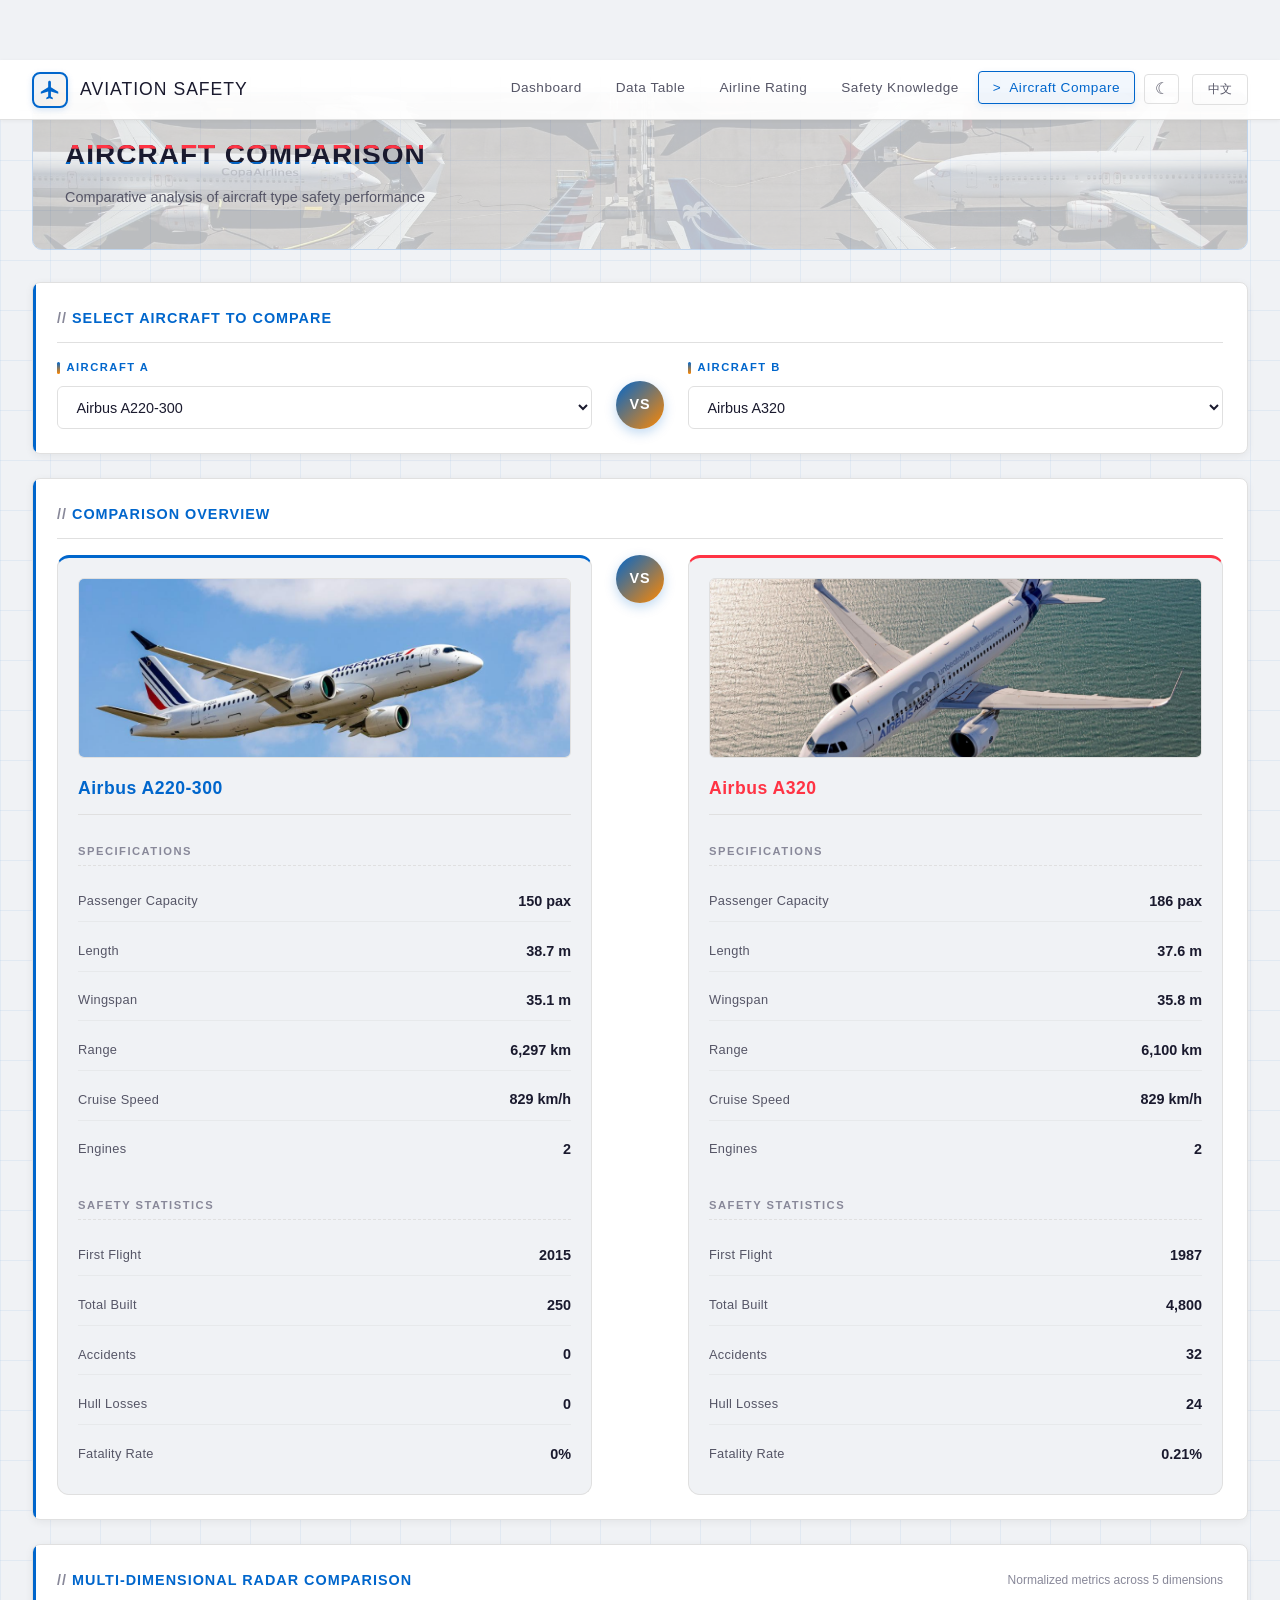
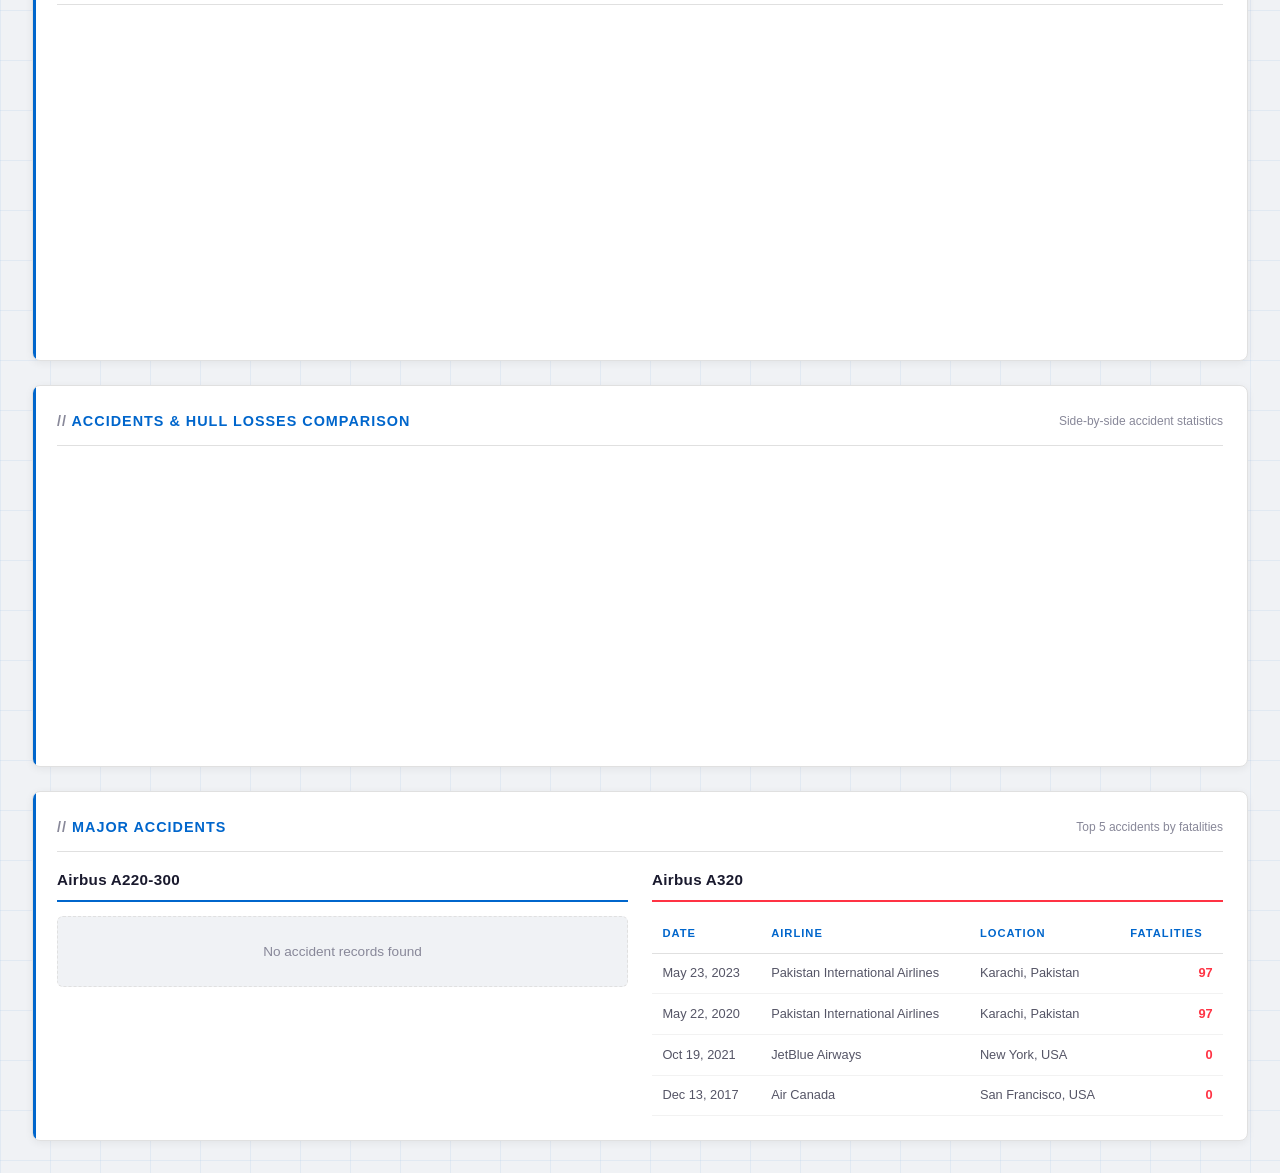
==== commit b58ff146: "Optimize: code structure cleanup, CSS consolidation, JS duplicates removal, Chinese comments ### HTM" ====
--- a/aircraft-comparison.html
+++ b/aircraft-comparison.html
@@ -48,7 +48,7 @@
             <li><a href="rating.html" class="nav-link" data-i18n="nav.airlineRating">Airline Rating</a></li>
             <li><a href="safety-knowledge.html" class="nav-link" data-i18n="nav.safetyKnowledge">Safety Knowledge</a></li>
             <li><a href="aircraft-comparison.html" class="nav-link active" data-i18n="nav.aircraftCompare">Aircraft Compare</a></li>
-            <li><span class="filter-indicator"></span></li>
+            <!-- 该页面无需筛选面板，故不渲染 filter-indicator -->
             <li><button class="theme-toggle" id="themeToggle" aria-label="Toggle dark mode">☾</button></li>
             <li><button class="lang-switch" id="langSwitch" aria-label="Switch language" data-i18n="lang.switch">中文</button></li>
         </ul>
--- a/css/common.css
+++ b/css/common.css
@@ -59,6 +59,14 @@
     
     --skeleton-base: #2a2d3a;
     --skeleton-shine: #353948;
+}
+/* 深色模式下表单元素样式 */
+[data-theme="dark"] input,
+[data-theme="dark"] select,
+[data-theme="dark"] textarea {
+    background: var(--bg-secondary);
+    color: var(--text-primary);
+    border-color: var(--border-color);
 }
 /* ===== Reset & Base ===== */
 * {
@@ -988,16 +996,6 @@
     0% { background-position: 200% 0; }
     100% { background-position: -200% 0; }
 }
-/* Terminal Cursor */
-.terminal-cursor::after {
-    content: '_';
-    animation: blink 1s step-end infinite;
-    color: var(--color-primary);
-}
-@keyframes blink {
-    0%, 100% { opacity: 1; }
-    50% { opacity: 0; }
-}
 /* ===== Toast Notifications ===== */
 .toast-container {
     position: fixed;
@@ -1084,13 +1082,6 @@
     border-color: var(--color-secondary) !important;
     box-shadow: 0 0 0 3px rgba(239, 68, 68, 0.1) !important;
 }
-.field-error {
-    display: block;
-    font-size: 0.75rem;
-    color: var(--color-secondary);
-    margin-top: 0.25rem;
-}
-
 /* ===== Back to Top Button ===== */
 .back-to-top {
     position: fixed;
--- a/css/aircraft-comparison.css
+++ b/css/aircraft-comparison.css
@@ -555,13 +555,6 @@
     background: var(--bg-card);
     border-color: var(--border-color);
 }
-[data-theme="dark"] input,
-[data-theme="dark"] select,
-[data-theme="dark"] textarea {
-    background: var(--bg-secondary);
-    color: var(--text-primary);
-    border-color: var(--border-color);
-}
 [data-theme="dark"] .accident-list-table {
     color: var(--text-primary);
 }
